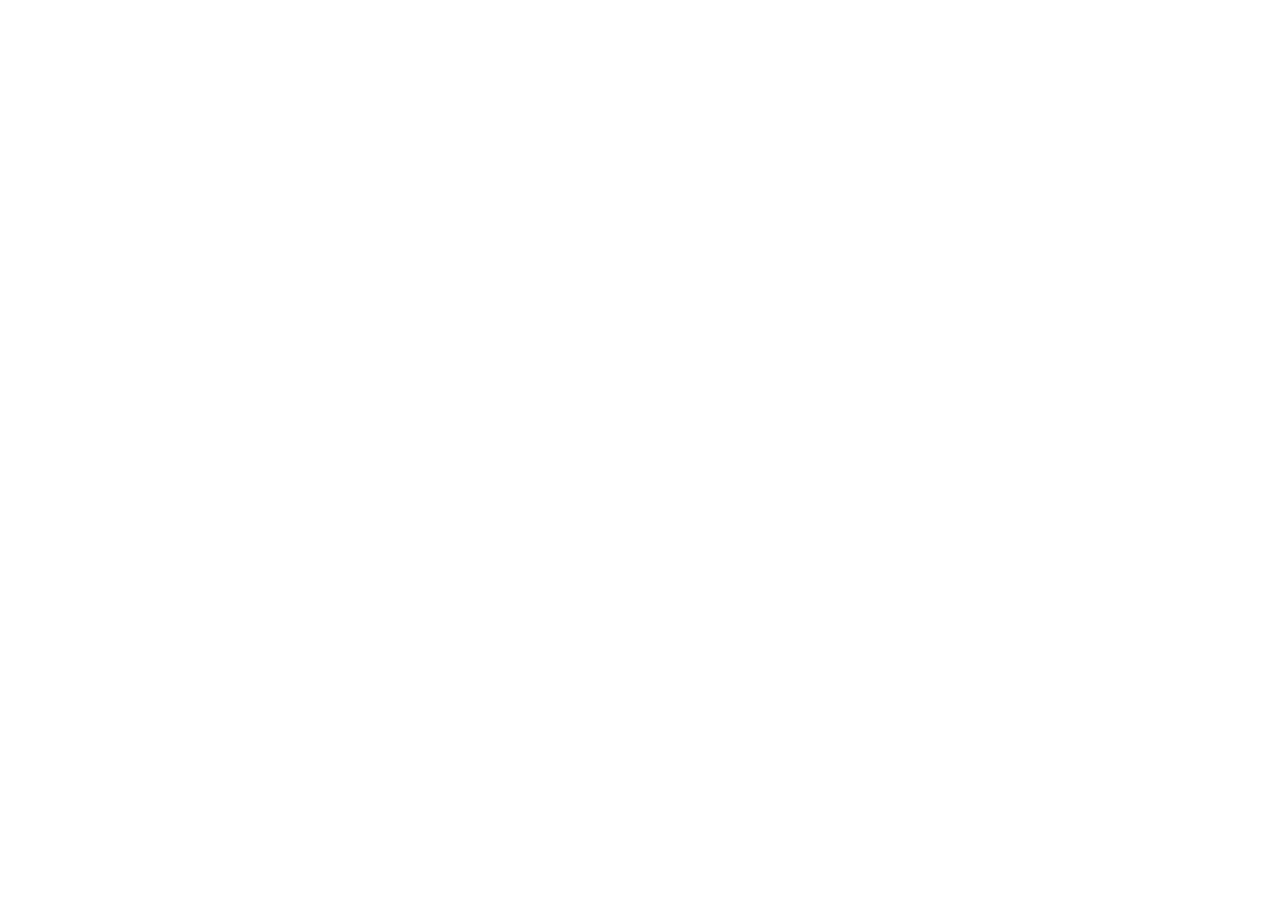
==== composeApp/src/wasmJsMain/resources/index.html @ 55c4f7bf "Initial Commit" ====
<!DOCTYPE html>
<html lang="en">
<head>
    <meta charset="UTF-8">
    <meta name="viewport" content="width=device-width, initial-scale=1.0">
    <title>Portfolio</title>
    <link type="text/css" rel="stylesheet" href="styles.css">
    <script type="application/javascript" src="composeApp.js"></script>
</head>
<body>
</body>
</html>
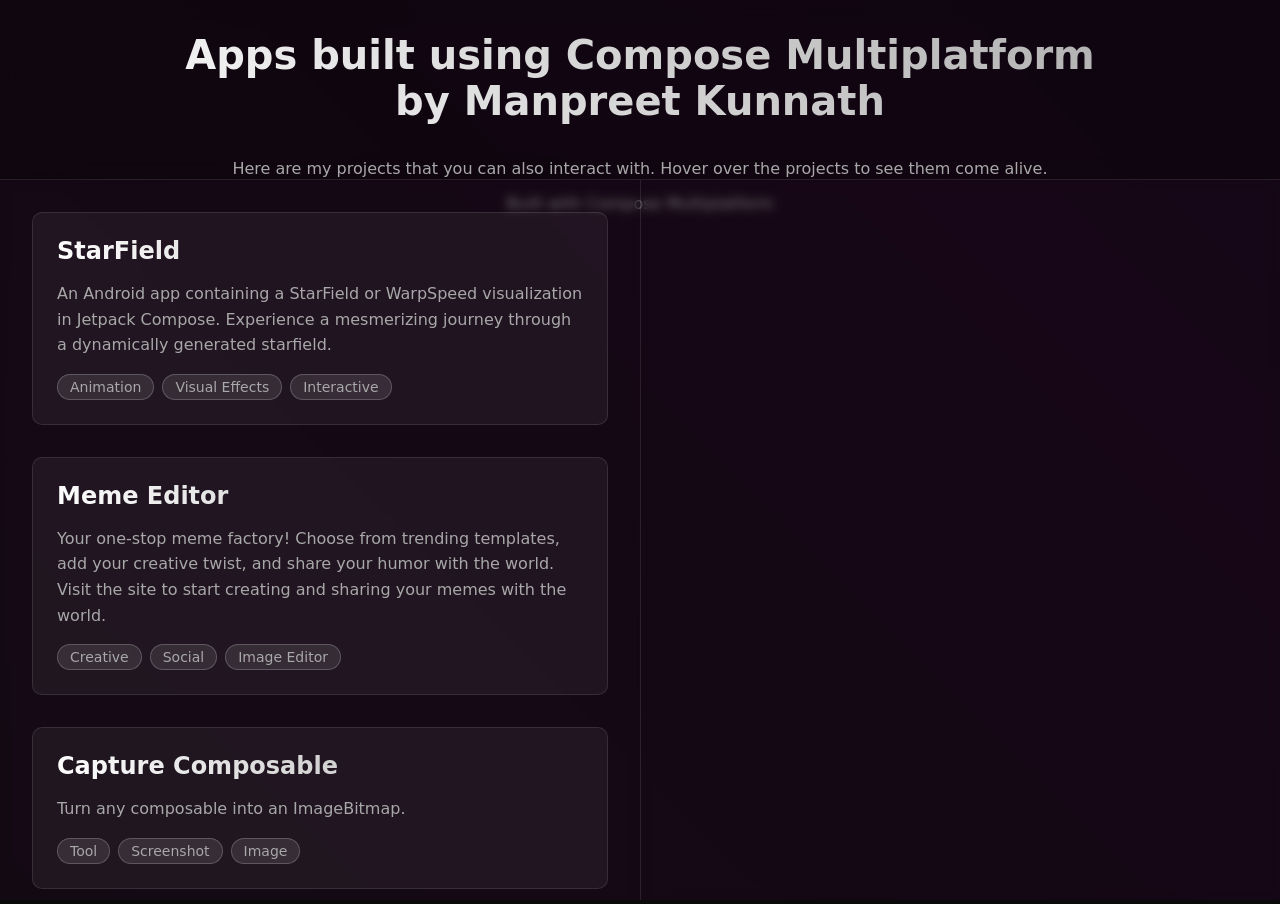
==== commit e227b61b: "Add WASM files" ====
--- a/composeApp/src/wasmJsMain/resources/index.html
+++ b/composeApp/src/wasmJsMain/resources/index.html
@@ -3,10 +3,67 @@
 <head>
     <meta charset="UTF-8">
     <meta name="viewport" content="width=device-width, initial-scale=1.0">
-    <title>Portfolio</title>
+    <title>Portfolio | Manpreet Kunnath</title>
     <link type="text/css" rel="stylesheet" href="styles.css">
     <script type="application/javascript" src="composeApp.js"></script>
 </head>
 <body>
+<div class="stars"></div>
+<div class="gradient-bg"></div>
+<div class="container">
+    <div class="header">
+        <h1>Apps built using Compose Multiplatform <br>by Manpreet Kunnath</h1>
+        <br>
+        <p>Here are my projects that you can also interact with. Hover over the projects to see them come alive.</p>
+        <p>Built with Compose Multiplatform</p>
+    </div>
+    <div class="content">
+        <div id="htmlContent">
+            <div id="section1" class="section" data-section="1">
+                <h2>StarField</h2>
+                <p>An Android app containing a StarField or WarpSpeed visualization in Jetpack Compose. Experience a
+                    mesmerizing journey through a dynamically generated starfield.</p>
+                <div class="tags">
+                    <span class="tag">Animation</span>
+                    <span class="tag">Visual Effects</span>
+                    <span class="tag">Interactive</span>
+                </div>
+            </div>
+            <div id="section2" class="section" data-section="2">
+                <h2>Meme Editor</h2>
+                <p>Your one-stop meme factory! Choose from trending templates, add your creative twist, and share your
+                    humor with the world. Visit the site to start creating and sharing your memes with the world.</p>
+                <div class="tags">
+                    <span class="tag">Creative</span>
+                    <span class="tag">Social</span>
+                    <span class="tag">Image Editor</span>
+                </div>
+            </div>
+            <div id="section3" class="section" data-section="3">
+                <h2>Capture Composable</h2>
+                <p>Turn any composable into an ImageBitmap.</p>
+                <div class="tags">
+                    <span class="tag">Tool</span>
+                    <span class="tag">Screenshot</span>
+                    <span class="tag">Image</span>
+                </div>
+            </div>
+            <div id="section4" class="section" data-section="4">
+                <h2>Bright Start</h2>
+                <p>An alarm app designed to help you manage your alarms efficiently.</p>
+                <div class="tags">
+                    <span class="tag">Alarm</span>
+                    <span class="tag">Custom Views</span>
+                </div>
+            </div>
+
+        </div>
+        <div id="canvasContainer">
+            <div class="preview-container">
+                <canvas id="ComposeTarget"></canvas>
+            </div>
+        </div>
+    </div>
+</div>
 </body>
 </html>
--- a/composeApp/src/wasmJsMain/resources/styles.css
+++ b/composeApp/src/wasmJsMain/resources/styles.css
@@ -0,0 +1,194 @@
+@keyframes gradient {
+    0% {
+        background-position: 0% 50%;
+    }
+    50% {
+        background-position: 100% 50%;
+    }
+    100% {
+        background-position: 0% 50%;
+    }
+}
+
+@keyframes shimmer {
+    0% {
+        opacity: 0.3;
+    }
+    50% {
+        opacity: 0.5;
+    }
+    100% {
+        opacity: 0.3;
+    }
+}
+
+body, html {
+    margin: 0;
+    padding: 0;
+    height: 100%;
+    overflow: hidden;
+    background: #0a0a0a;
+    font-family: system-ui, -apple-system, sans-serif;
+    color: #ffffff;
+}
+
+.stars {
+    position: fixed;
+    top: 0;
+    left: 0;
+    width: 100%;
+    height: 100%;
+    pointer-events: none;
+    background: radial-gradient(2px 2px at 20px 30px, #ffffff, rgba(0, 0, 0, 0)),
+    radial-gradient(2px 2px at 40px 70px, #ffffff, rgba(0, 0, 0, 0)),
+    radial-gradient(2px 2px at 50px 160px, #ffffff, rgba(0, 0, 0, 0)),
+    radial-gradient(2px 2px at 90px 40px, #ffffff, rgba(0, 0, 0, 0)),
+    radial-gradient(2px 2px at 130px 80px, #ffffff, rgba(0, 0, 0, 0));
+    background-repeat: repeat;
+    animation: shimmer 4s infinite;
+}
+
+.gradient-bg {
+    position: fixed;
+    top: 0;
+    left: 0;
+    width: 100%;
+    height: 100%;
+    background: linear-gradient(45deg, #1a1a1a, #2a0a2a, #0a1a2a);
+    background-size: 400% 400%;
+    animation: gradient 15s ease infinite;
+    opacity: 0.7;
+}
+
+.container {
+    position: relative;
+    display: flex;
+    flex-direction: column;
+    height: 100vh;
+    z-index: 1;
+}
+
+.header {
+    height: 20vh;
+    padding: 2rem;
+    box-sizing: border-box;
+    text-align: center;
+    background: rgba(0, 0, 0, 0.5);
+    backdrop-filter: blur(10px);
+    border-bottom: 1px solid rgba(255, 255, 255, 0.1);
+}
+
+.header h1 {
+    margin: 0;
+    font-size: 2.5rem;
+    background: linear-gradient(45deg, #fff, #a8a8a8);
+    -webkit-background-clip: text;
+    -webkit-text-fill-color: transparent;
+}
+
+.header p {
+    color: #a8a8a8;
+    margin-top: 1rem;
+}
+
+.content {
+    display: flex;
+    height: 80vh;
+}
+
+#canvasContainer {
+    width: 50%;
+    height: 100%;
+    background: rgba(0, 0, 0, 0.3);
+    backdrop-filter: blur(5px);
+    border-left: 1px solid rgba(255, 255, 255, 0.1);
+}
+
+#ComposeTarget {
+    width: 100%;
+    height: 100%;
+}
+
+#htmlContent {
+    width: 50%;
+    height: 100%;
+    overflow-y: auto;
+    padding: 2rem;
+    box-sizing: border-box;
+    background: rgba(0, 0, 0, 0.3);
+    backdrop-filter: blur(5px);
+}
+
+.section {
+    margin-bottom: 2rem;
+    padding: 1.5rem;
+    background: rgba(255, 255, 255, 0.05);
+    border-radius: 10px;
+    border: 1px solid rgba(255, 255, 255, 0.1);
+    transition: all 0.3s ease;
+    cursor: pointer;
+}
+
+.section:hover {
+    transform: translateY(-5px);
+    background: rgba(255, 255, 255, 0.1);
+    box-shadow: 0 10px 20px rgba(0, 0, 0, 0.2);
+    border-color: rgba(255, 255, 255, 0.2);
+}
+
+.section h2 {
+    margin: 0 0 1rem 0;
+    font-size: 1.5rem;
+    background: linear-gradient(45deg, #fff, #a8a8a8);
+    -webkit-background-clip: text;
+    -webkit-text-fill-color: transparent;
+}
+
+.section p {
+    color: #a8a8a8;
+    line-height: 1.6;
+    margin: 0;
+}
+
+.tags {
+    display: flex;
+    gap: 0.5rem;
+    margin-top: 1rem;
+}
+
+.tag {
+    background: rgba(255, 255, 255, 0.1);
+    padding: 0.25rem 0.75rem;
+    border-radius: 15px;
+    font-size: 0.875rem;
+    color: #a8a8a8;
+    border: 1px solid rgba(255, 255, 255, 0.2);
+}
+
+/* Custom scrollbar */
+#htmlContent::-webkit-scrollbar {
+    width: 8px;
+}
+
+#htmlContent::-webkit-scrollbar-track {
+    background: rgba(255, 255, 255, 0.1);
+}
+
+#htmlContent::-webkit-scrollbar-thumb {
+    background: rgba(255, 255, 255, 0.2);
+    border-radius: 4px;
+}
+
+#htmlContent::-webkit-scrollbar-thumb:hover {
+    background: rgba(255, 255, 255, 0.3);
+}
+
+.preview-container {
+    position: relative;
+    width: 100%;
+    height: 100%;
+}
+
+.preview-container:hover .preview-overlay {
+    opacity: 1;
+}
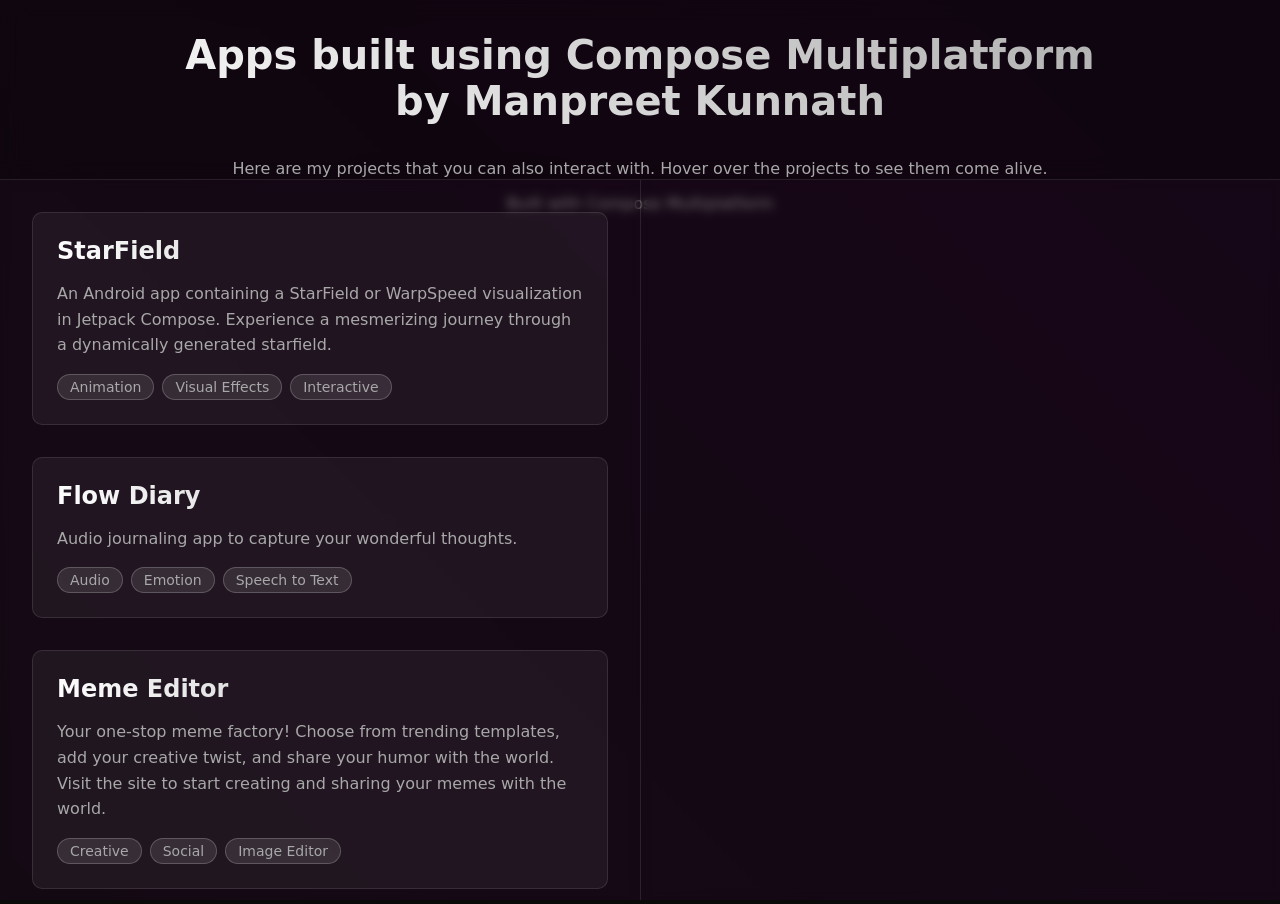
==== commit a77fd12b: "Add projects" ====
--- a/composeApp/src/wasmJsMain/resources/index.html
+++ b/composeApp/src/wasmJsMain/resources/index.html
@@ -6,6 +6,14 @@
     <title>Portfolio | Manpreet Kunnath</title>
     <link type="text/css" rel="stylesheet" href="styles.css">
     <script type="application/javascript" src="composeApp.js"></script>
+    <!-- Umami Analytics -->
+    <script defer
+            src="https://umami.manpreet.fyi/script.js"
+            data-website-id="23523de6-5abf-4d4a-84b1-75c4c62b94c0"
+            data-auto-track="true"
+            data-domains="manpreet.fyi"
+            data-path="/portfolio"
+    ></script>
 </head>
 <body>
 <div class="stars"></div>
@@ -30,30 +38,57 @@
                 </div>
             </div>
             <div id="section2" class="section" data-section="2">
-                <h2>Meme Editor</h2>
-                <p>Your one-stop meme factory! Choose from trending templates, add your creative twist, and share your
-                    humor with the world. Visit the site to start creating and sharing your memes with the world.</p>
+                <h2>Flow Diary</h2>
+                <p>Audio journaling app to capture your wonderful thoughts.</p>
                 <div class="tags">
-                    <span class="tag">Creative</span>
-                    <span class="tag">Social</span>
-                    <span class="tag">Image Editor</span>
+                    <span class="tag">Audio</span>
+                    <span class="tag">Emotion</span>
+                    <span class="tag">Speech to Text</span>
                 </div>
             </div>
-            <div id="section3" class="section" data-section="3">
+	        <div id="section3" class="section" data-section="2">
+		        <h2>Meme Editor</h2>
+		        <p>Your one-stop meme factory! Choose from trending templates, add your creative twist, and share your
+			        humor with the world. Visit the site to start creating and sharing your memes with the world.</p>
+		        <div class="tags">
+			        <span class="tag">Creative</span>
+			        <span class="tag">Social</span>
+			        <span class="tag">Image Editor</span>
+		        </div>
+	        </div>
+	        <div id="section4" class="section" data-section="6">
+		        <h2>Bright Start</h2>
+		        <p>An alarm app designed to help you manage your alarms efficiently.</p>
+		        <div class="tags">
+			        <span class="tag">Alarm</span>
+			        <span class="tag">Custom Views</span>
+		        </div>
+	        </div>
+            <div id="section5" class="section" data-section="3">
                 <h2>Capture Composable</h2>
                 <p>Turn any composable into an ImageBitmap.</p>
                 <div class="tags">
-                    <span class="tag">Tool</span>
+	                <span class="tag">UI</span>
                     <span class="tag">Screenshot</span>
-                    <span class="tag">Image</span>
+	                <span class="tag">UI Component</span>
                 </div>
             </div>
-            <div id="section4" class="section" data-section="4">
-                <h2>Bright Start</h2>
-                <p>An alarm app designed to help you manage your alarms efficiently.</p>
+            <div id="section6" class="section" data-section="4">
+                <h2>Expandable Text</h2>
+                <p>Creating a Show More/Show Less text component.</p>
                 <div class="tags">
-                    <span class="tag">Alarm</span>
-                    <span class="tag">Custom Views</span>
+                    <span class="tag">UI</span>
+                    <span class="tag">Text</span>
+                    <span class="tag">UI Component</span>
+                </div>
+            </div>
+            <div id="section7" class="section" data-section="5">
+                <h2>FilterChip Dropdown Selector</h2>
+                <p>Creating a FilterChip dropdown selector.</p>
+                <div class="tags">
+                    <span class="tag">UI</span>
+                    <span class="tag">Search</span>
+                    <span class="tag">UI Component</span>
                 </div>
             </div>
 
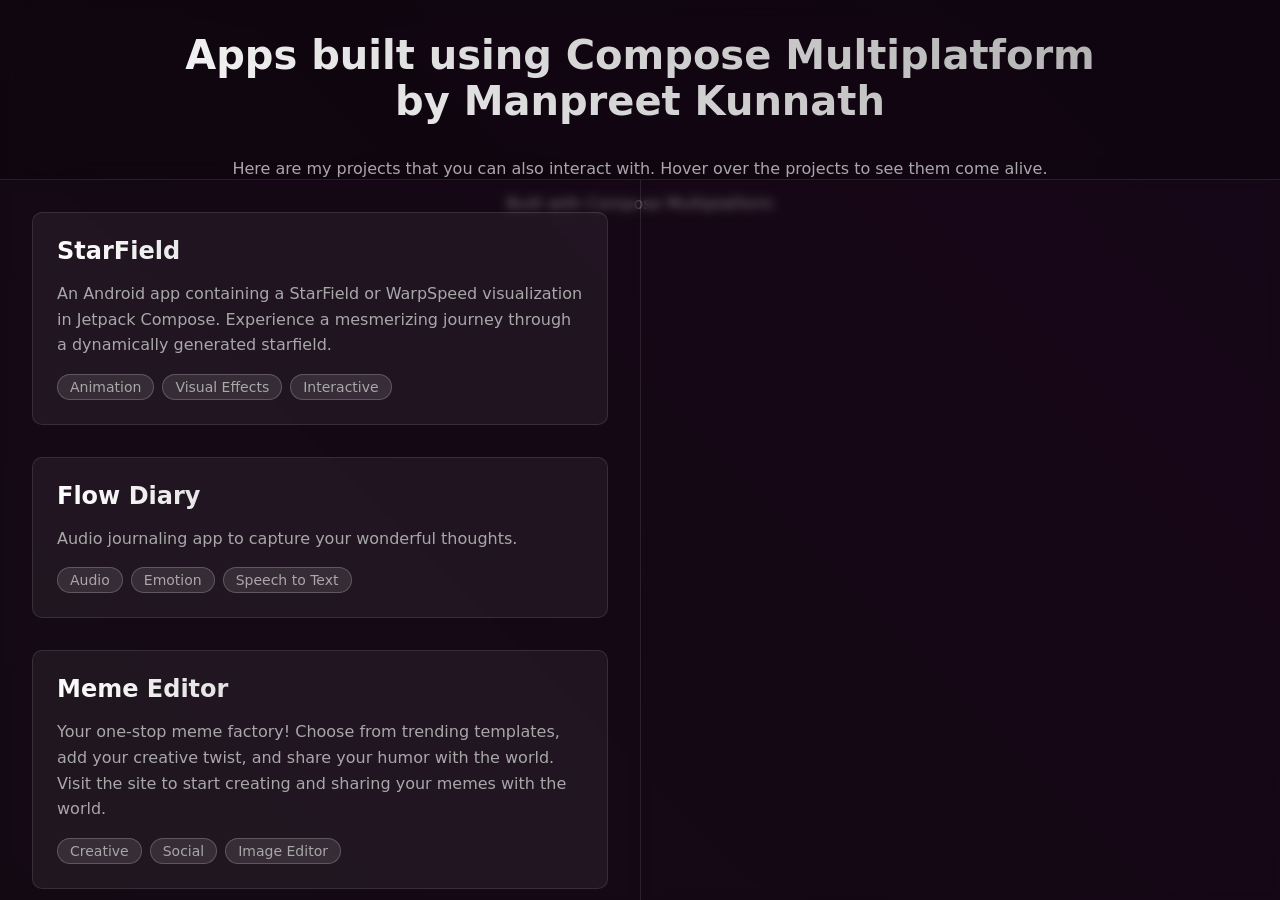
==== commit 5eac1bd7: "Update libraries" ====
--- a/composeApp/src/wasmJsMain/resources/index.html
+++ b/composeApp/src/wasmJsMain/resources/index.html
@@ -95,7 +95,7 @@
         </div>
         <div id="canvasContainer">
             <div class="preview-container">
-                <canvas id="ComposeTarget"></canvas>
+                <div id="ComposeTarget"></div>
             </div>
         </div>
     </div>
